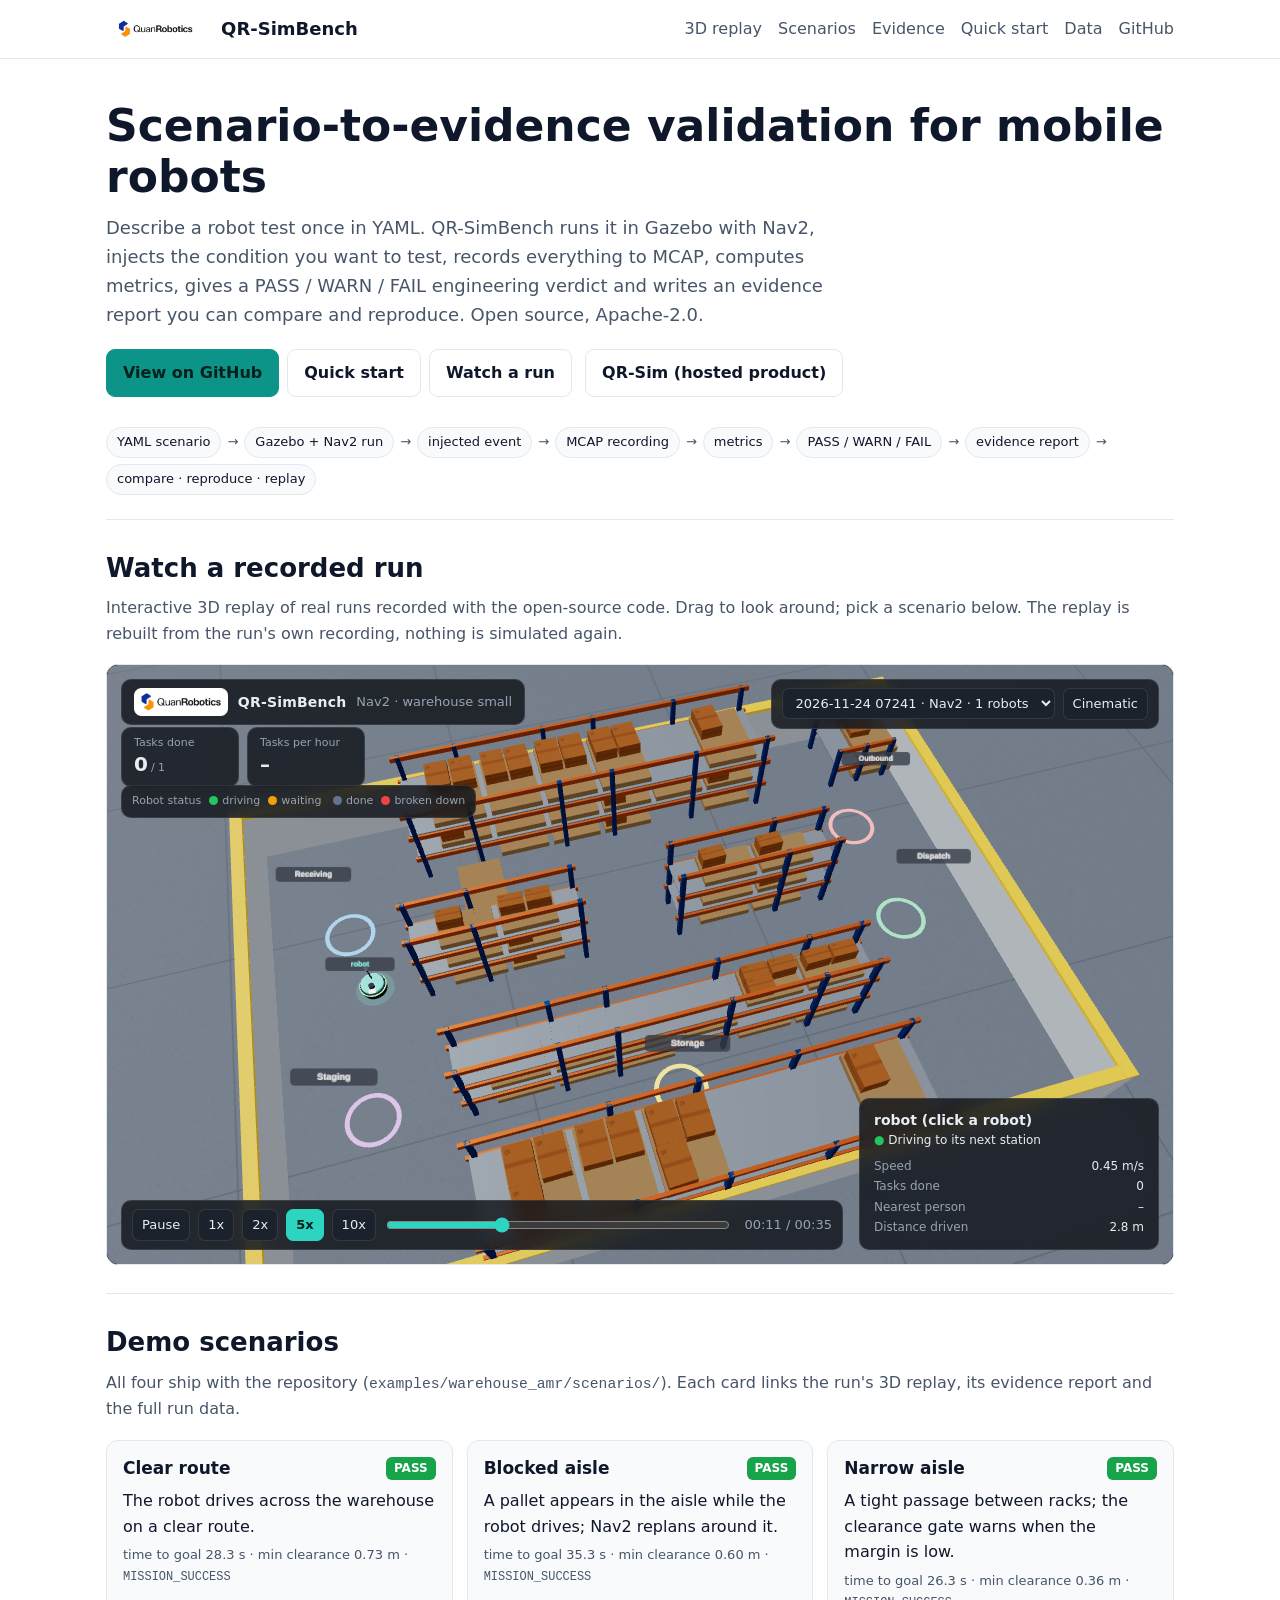
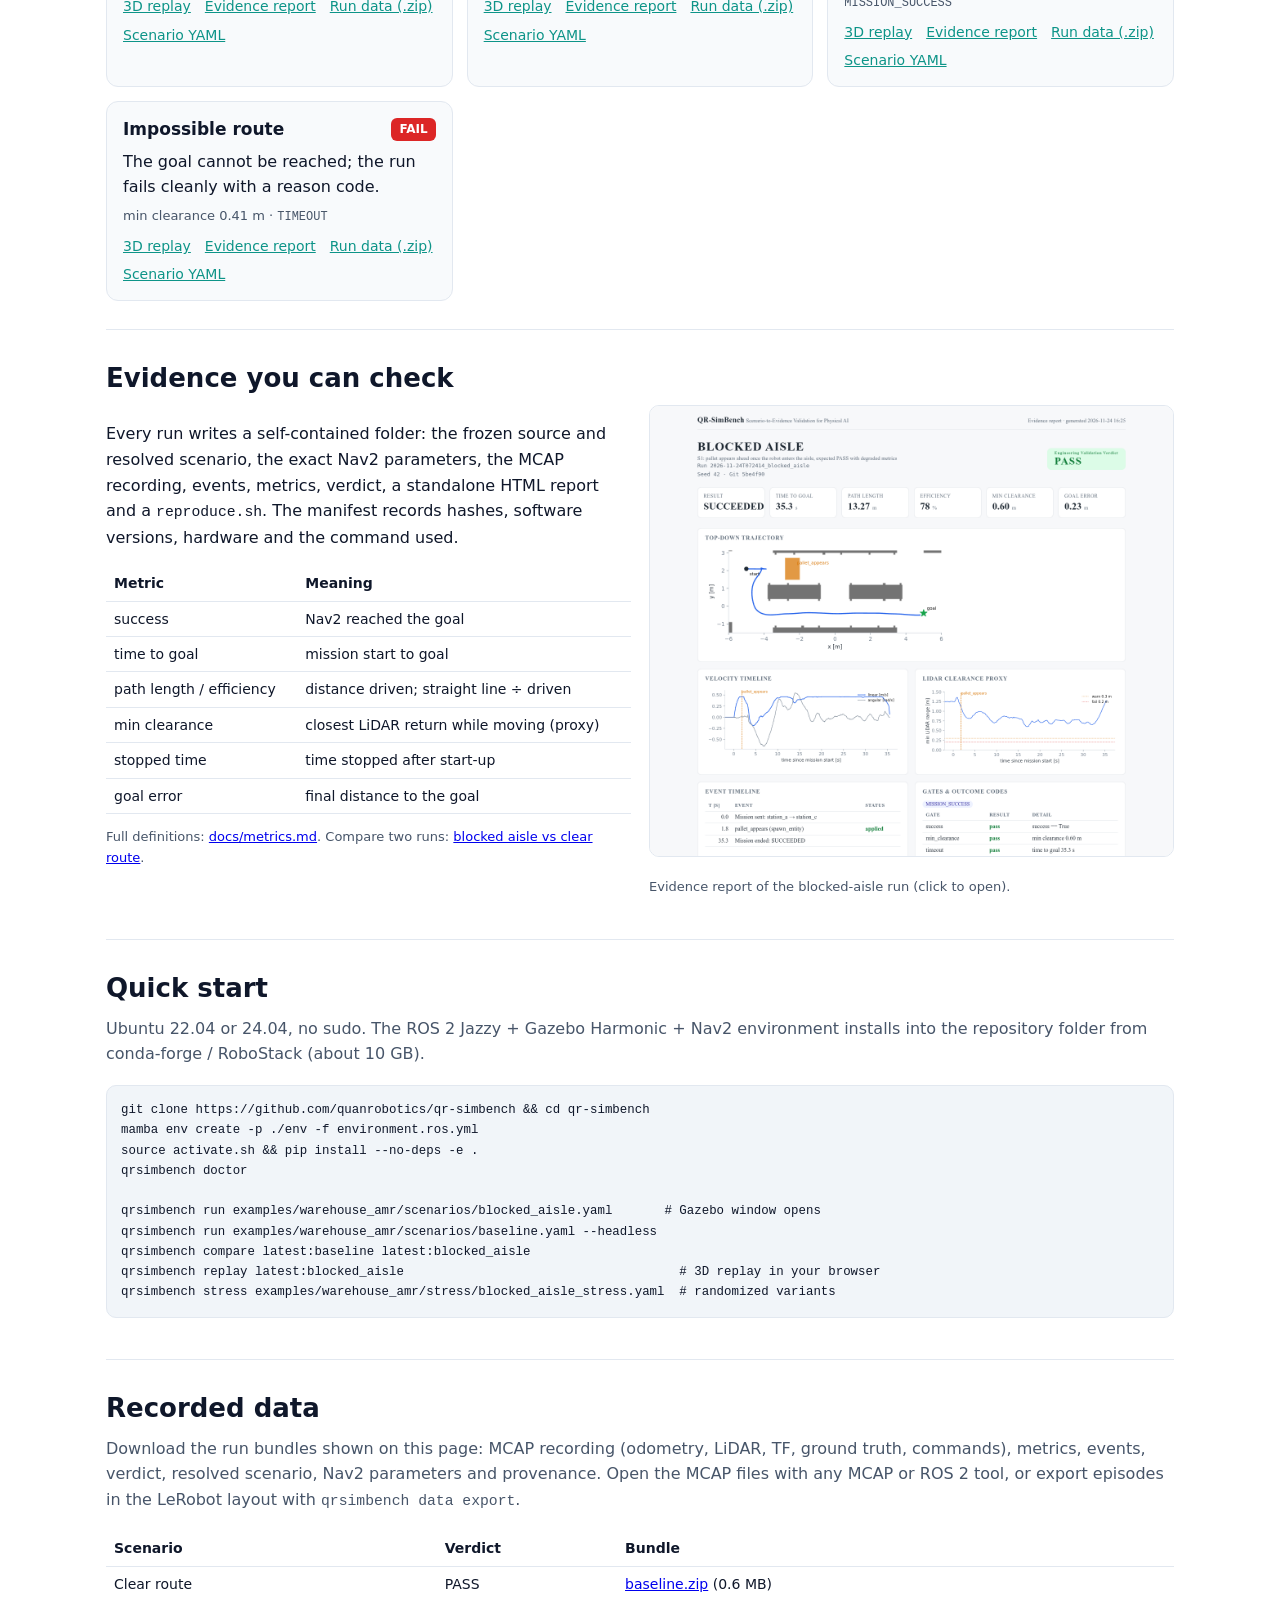
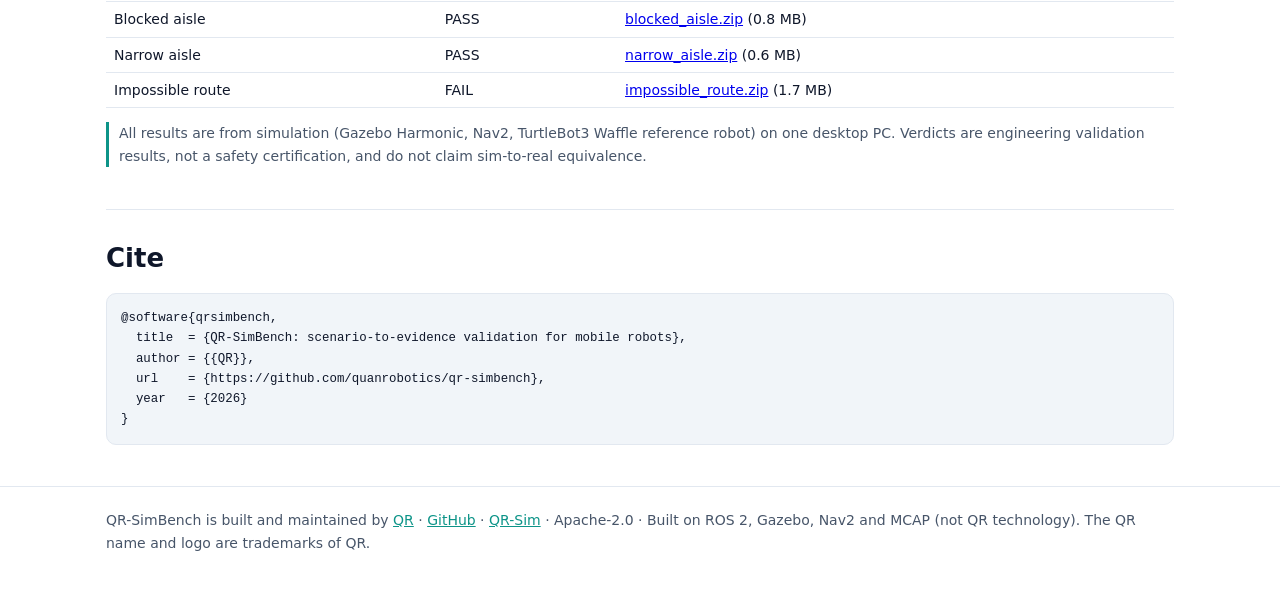
==== index.html @ a0180c93 "Project page" ====
<!doctype html>
<html lang="en"><head><meta charset="utf-8"><meta name="viewport" content="width=device-width, initial-scale=1">
<title>QR-SimBench</title>
<meta name="description" content="Scenario-to-evidence validation for mobile robots: YAML scenario, Gazebo + Nav2 run, metrics, PASS/WARN/FAIL verdict, HTML evidence report, 3D replay.">
<link rel="icon" type="image/png" href="assets/icon.png">
<style>
:root{--bg:#ffffff;--fg:#0f172a;--muted:#475569;--line:#e2e8f0;--panel:#f8fafc;--accent:#0d9488;--pass:#16a34a;--warn:#d97706;--fail:#dc2626;--code:#f1f5f9}
@media (prefers-color-scheme: dark){:root:not([data-theme="light"]){--bg:#0b0f14;--fg:#e8edf3;--muted:#97a3b3;--line:#1f2937;--panel:#111827;--accent:#2dd4bf;--code:#111827}}
*{box-sizing:border-box}body{margin:0;background:var(--bg);color:var(--fg);font:16px/1.6 Inter,system-ui,-apple-system,"Segoe UI",sans-serif}
.wrap{max-width:1100px;margin:0 auto;padding:0 16px}header{border-bottom:1px solid var(--line)}
nav{display:flex;align-items:center;gap:16px;padding:14px 0;flex-wrap:wrap}nav img{height:30px;border-radius:6px;background:#fff;padding:2px 6px}
nav b{font-size:18px}nav .sp{flex:1}nav a{color:var(--muted);text-decoration:none}nav a:hover{color:var(--accent)}
.hero{padding:42px 0 18px}.hero h1{font-size:clamp(28px,5vw,44px);line-height:1.15;margin:0 0 12px}
.hero p{font-size:18px;color:var(--muted);max-width:760px;margin:0 0 20px}
.btn{display:inline-block;padding:10px 16px;border-radius:9px;border:1px solid var(--line);color:var(--fg);text-decoration:none;margin:0 8px 8px 0;font-weight:600}
.btn.p{background:var(--accent);border-color:var(--accent);color:#04201c}
.pipe{display:flex;flex-wrap:wrap;gap:6px;margin:22px 0 6px;font-size:13px}.pipe span{background:var(--panel);border:1px solid var(--line);border-radius:999px;padding:4px 10px}
.pipe i{color:var(--muted);font-style:normal;align-self:center}
section{padding:28px 0;border-top:1px solid var(--line)}h2{font-size:26px;margin:0 0 6px}.lead{color:var(--muted);margin:0 0 18px}
.viewer{position:relative;border:1px solid var(--line);border-radius:12px;overflow:hidden;aspect-ratio:16/9;background:#0d1014}
.viewer iframe{position:absolute;inset:0;width:100%;height:100%;border:0}
.grid{display:grid;grid-template-columns:repeat(auto-fill,minmax(300px,1fr));gap:14px}
.card{border:1px solid var(--line);border-radius:12px;padding:14px 16px;background:var(--panel)}.card h3{margin:0;font-size:17px}
.card p{margin:6px 0}.row{display:flex;justify-content:space-between;align-items:center;gap:8px}.small{font-size:13px;color:var(--muted)}
.v{font-size:12px;font-weight:700;border-radius:6px;padding:2px 8px;color:#fff}.v-PASS{background:var(--pass)}.v-WARN{background:var(--warn)}.v-FAIL{background:var(--fail)}
.links{display:flex;flex-wrap:wrap;gap:6px 14px;margin-top:8px;font-size:14px}.links a{color:var(--accent)}
pre{background:var(--code);border:1px solid var(--line);border-radius:10px;padding:14px;overflow:auto;font-size:13.5px;line-height:1.5}
code{font-family:ui-monospace,SFMono-Regular,Menlo,monospace;font-size:.92em}
.two{display:grid;grid-template-columns:1fr 1fr;gap:18px}@media (max-width:820px){.two{grid-template-columns:1fr}}
.shot{width:100%;border:1px solid var(--line);border-radius:10px}
table{border-collapse:collapse;width:100%;font-size:14px}td,th{border-bottom:1px solid var(--line);padding:6px 8px;text-align:left;vertical-align:top}
footer{border-top:1px solid var(--line);padding:22px 0 40px;color:var(--muted);font-size:14px}footer a{color:var(--accent)}
.note{font-size:14px;color:var(--muted);border-left:3px solid var(--accent);padding-left:10px}
</style></head><body>
<header><div class="wrap"><nav><img src="assets/logo.png" alt="QR logo"><b>QR-SimBench</b><span class="sp"></span>
<a href="#replay">3D replay</a><a href="#scenarios">Scenarios</a><a href="#evidence">Evidence</a><a href="#start">Quick start</a>
<a href="#data">Data</a><a href="https://github.com/quanrobotics/qr-simbench">GitHub</a></nav></div></header>
<main class="wrap">
<div class="hero"><h1>Scenario-to-evidence validation for mobile robots</h1>
<p>Describe a robot test once in YAML. QR-SimBench runs it in Gazebo with Nav2, injects the condition you want to test, records
everything to MCAP, computes metrics, gives a PASS / WARN / FAIL engineering verdict and writes an evidence report you can compare
and reproduce. Open source, Apache-2.0.</p>
<a class="btn p" href="https://github.com/quanrobotics/qr-simbench">View on GitHub</a><a class="btn" href="#start">Quick start</a><a class="btn" href="#replay">Watch a run</a>
<a class="btn" href="https://qr-sim.quanrobotics.org">QR-Sim (hosted product)</a>
<div class="pipe"><span>YAML scenario</span><i>→</i><span>Gazebo + Nav2 run</span><i>→</i><span>injected event</span><i>→</i><span>MCAP recording</span>
<i>→</i><span>metrics</span><i>→</i><span>PASS / WARN / FAIL</span><i>→</i><span>evidence report</span><i>→</i><span>compare · reproduce · replay</span></div></div>

<section id="replay"><h2>Watch a recorded run</h2>
<p class="lead">Interactive 3D replay of real runs recorded with the open-source code. Drag to look around; pick a scenario below.
The replay is rebuilt from the run's own recording, nothing is simulated again.</p>
<div class="viewer"><iframe name="replay" src="replay/index.html?run=2026-11-24T072414_blocked_aisle" title="3D replay" loading="lazy"></iframe></div></section>

<section id="scenarios"><h2>Demo scenarios</h2>
<p class="lead">All four ship with the repository (<code>examples/warehouse_amr/scenarios/</code>). Each card links the run's 3D replay,
its evidence report and the full run data.</p>
<div class="grid"><article class="card">
  <div class="row"><h3>Clear route</h3><span class="v v-PASS">PASS</span></div>
  <p>The robot drives across the warehouse on a clear route.</p>
  <p class="small">time to goal 28.3 s · min clearance 0.73 m · <code>MISSION_SUCCESS</code></p>
  <div class="links"><a href="replay/index.html?run=2026-11-24T072318_baseline" target="replay" data-run="2026-11-24T072318_baseline">3D replay</a>
  <a href="reports/baseline/report.html">Evidence report</a><a href="data/baseline.zip">Run data (.zip)</a>
  <a href="https://github.com/quanrobotics/qr-simbench/blob/main/examples/warehouse_amr/scenarios/baseline.yaml">Scenario YAML</a></div>
</article>
<article class="card">
  <div class="row"><h3>Blocked aisle</h3><span class="v v-PASS">PASS</span></div>
  <p>A pallet appears in the aisle while the robot drives; Nav2 replans around it.</p>
  <p class="small">time to goal 35.3 s · min clearance 0.60 m · <code>MISSION_SUCCESS</code></p>
  <div class="links"><a href="replay/index.html?run=2026-11-24T072414_blocked_aisle" target="replay" data-run="2026-11-24T072414_blocked_aisle">3D replay</a>
  <a href="reports/blocked_aisle/report.html">Evidence report</a><a href="data/blocked_aisle.zip">Run data (.zip)</a>
  <a href="https://github.com/quanrobotics/qr-simbench/blob/main/examples/warehouse_amr/scenarios/blocked_aisle.yaml">Scenario YAML</a></div>
</article>
<article class="card">
  <div class="row"><h3>Narrow aisle</h3><span class="v v-PASS">PASS</span></div>
  <p>A tight passage between racks; the clearance gate warns when the margin is low.</p>
  <p class="small">time to goal 26.3 s · min clearance 0.36 m · <code>MISSION_SUCCESS</code></p>
  <div class="links"><a href="replay/index.html?run=2026-11-24T073706_narrow_aisle" target="replay" data-run="2026-11-24T073706_narrow_aisle">3D replay</a>
  <a href="reports/narrow_aisle/report.html">Evidence report</a><a href="data/narrow_aisle.zip">Run data (.zip)</a>
  <a href="https://github.com/quanrobotics/qr-simbench/blob/main/examples/warehouse_amr/scenarios/narrow_aisle.yaml">Scenario YAML</a></div>
</article>
<article class="card">
  <div class="row"><h3>Impossible route</h3><span class="v v-FAIL">FAIL</span></div>
  <p>The goal cannot be reached; the run fails cleanly with a reason code.</p>
  <p class="small">min clearance 0.41 m · <code>TIMEOUT</code></p>
  <div class="links"><a href="replay/index.html?run=2026-11-24T073805_impossible_route" target="replay" data-run="2026-11-24T073805_impossible_route">3D replay</a>
  <a href="reports/impossible_route/report.html">Evidence report</a><a href="data/impossible_route.zip">Run data (.zip)</a>
  <a href="https://github.com/quanrobotics/qr-simbench/blob/main/examples/warehouse_amr/scenarios/impossible_route.yaml">Scenario YAML</a></div>
</article></div></section>

<section id="evidence"><h2>Evidence you can check</h2><div class="two">
<div><p>Every run writes a self-contained folder: the frozen source and resolved scenario, the exact Nav2 parameters, the MCAP
recording, events, metrics, verdict, a standalone HTML report and a <code>reproduce.sh</code>. The manifest records hashes,
software versions, hardware and the command used.</p>
<table><tr><th>Metric</th><th>Meaning</th></tr>
<tr><td>success</td><td>Nav2 reached the goal</td></tr><tr><td>time to goal</td><td>mission start to goal</td></tr>
<tr><td>path length / efficiency</td><td>distance driven; straight line ÷ driven</td></tr>
<tr><td>min clearance</td><td>closest LiDAR return while moving (proxy)</td></tr>
<tr><td>stopped time</td><td>time stopped after start-up</td></tr><tr><td>goal error</td><td>final distance to the goal</td></tr></table>
<p class="small">Full definitions: <a href="https://github.com/quanrobotics/qr-simbench/blob/main/docs/metrics.md">docs/metrics.md</a>. Compare two runs:
<a href="reports/compare.html">blocked aisle vs clear route</a>.</p></div>
<div><a href="reports/blocked_aisle/report.html"><img class="shot" src="assets/report.png" alt="Evidence report of the blocked-aisle run"></a>
<p class="small">Evidence report of the blocked-aisle run (click to open).</p></div></div></section>

<section id="start"><h2>Quick start</h2>
<p class="lead">Ubuntu 22.04 or 24.04, no sudo. The ROS 2 Jazzy + Gazebo Harmonic + Nav2 environment installs into the repository
folder from conda-forge / RoboStack (about 10 GB).</p>
<pre><code>git clone https://github.com/quanrobotics/qr-simbench && cd qr-simbench
mamba env create -p ./env -f environment.ros.yml
source activate.sh && pip install --no-deps -e .
qrsimbench doctor

qrsimbench run examples/warehouse_amr/scenarios/blocked_aisle.yaml       # Gazebo window opens
qrsimbench run examples/warehouse_amr/scenarios/baseline.yaml --headless
qrsimbench compare latest:baseline latest:blocked_aisle
qrsimbench replay latest:blocked_aisle                                     # 3D replay in your browser
qrsimbench stress examples/warehouse_amr/stress/blocked_aisle_stress.yaml  # randomized variants</code></pre></section>

<section id="data"><h2>Recorded data</h2>
<p class="lead">Download the run bundles shown on this page: MCAP recording (odometry, LiDAR, TF, ground truth, commands), metrics,
events, verdict, resolved scenario, Nav2 parameters and provenance. Open the MCAP files with any MCAP or ROS 2 tool, or export
episodes in the LeRobot layout with <code>qrsimbench data export</code>.</p>
<table><tr><th>Scenario</th><th>Verdict</th><th>Bundle</th></tr><tr><td>Clear route</td><td>PASS</td><td><a href="data/baseline.zip">baseline.zip</a> (0.6 MB)</td></tr>
<tr><td>Blocked aisle</td><td>PASS</td><td><a href="data/blocked_aisle.zip">blocked_aisle.zip</a> (0.8 MB)</td></tr>
<tr><td>Narrow aisle</td><td>PASS</td><td><a href="data/narrow_aisle.zip">narrow_aisle.zip</a> (0.6 MB)</td></tr>
<tr><td>Impossible route</td><td>FAIL</td><td><a href="data/impossible_route.zip">impossible_route.zip</a> (1.7 MB)</td></tr></table>
<p class="note">All results are from simulation (Gazebo Harmonic, Nav2, TurtleBot3 Waffle reference robot) on one desktop PC.
Verdicts are engineering validation results, not a safety certification, and do not claim sim-to-real equivalence.</p></section>

<section><h2>Cite</h2><pre><code>@software{qrsimbench,
  title  = {QR-SimBench: scenario-to-evidence validation for mobile robots},
  author = {{QR}},
  url    = {https://github.com/quanrobotics/qr-simbench},
  year   = {2026}
}</code></pre></section>
</main>
<footer><div class="wrap">QR-SimBench is built and maintained by <a href="https://www.quanrobotics.org">QR</a> ·
<a href="https://github.com/quanrobotics/qr-simbench">GitHub</a> · <a href="https://qr-sim.quanrobotics.org">QR-Sim</a> · Apache-2.0 ·
Built on ROS 2, Gazebo, Nav2 and MCAP (not QR technology). The QR name and logo are trademarks of QR.</div></footer>
<script>
document.querySelectorAll('a[data-run]').forEach(a=>a.addEventListener('click',()=>{document.getElementById('replay').scrollIntoView({behavior:'smooth'})}));
</script>
</body></html>
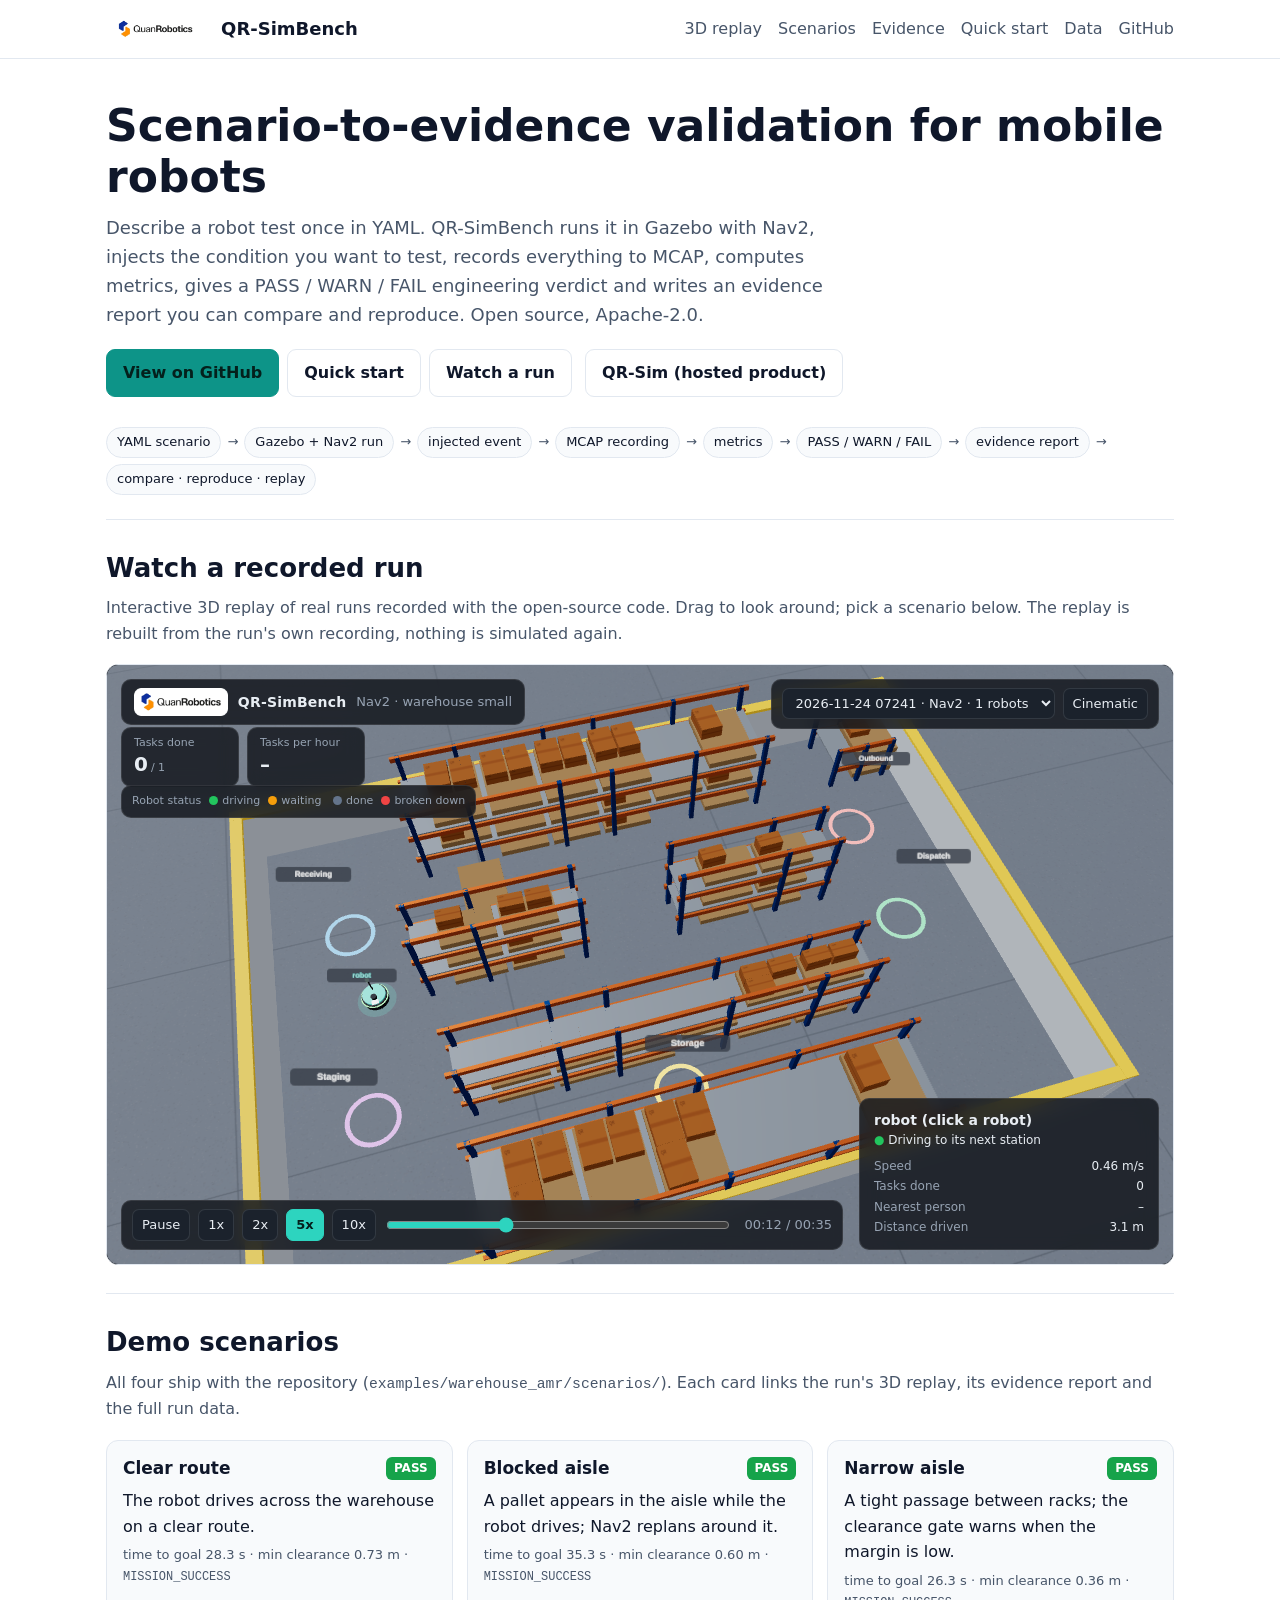
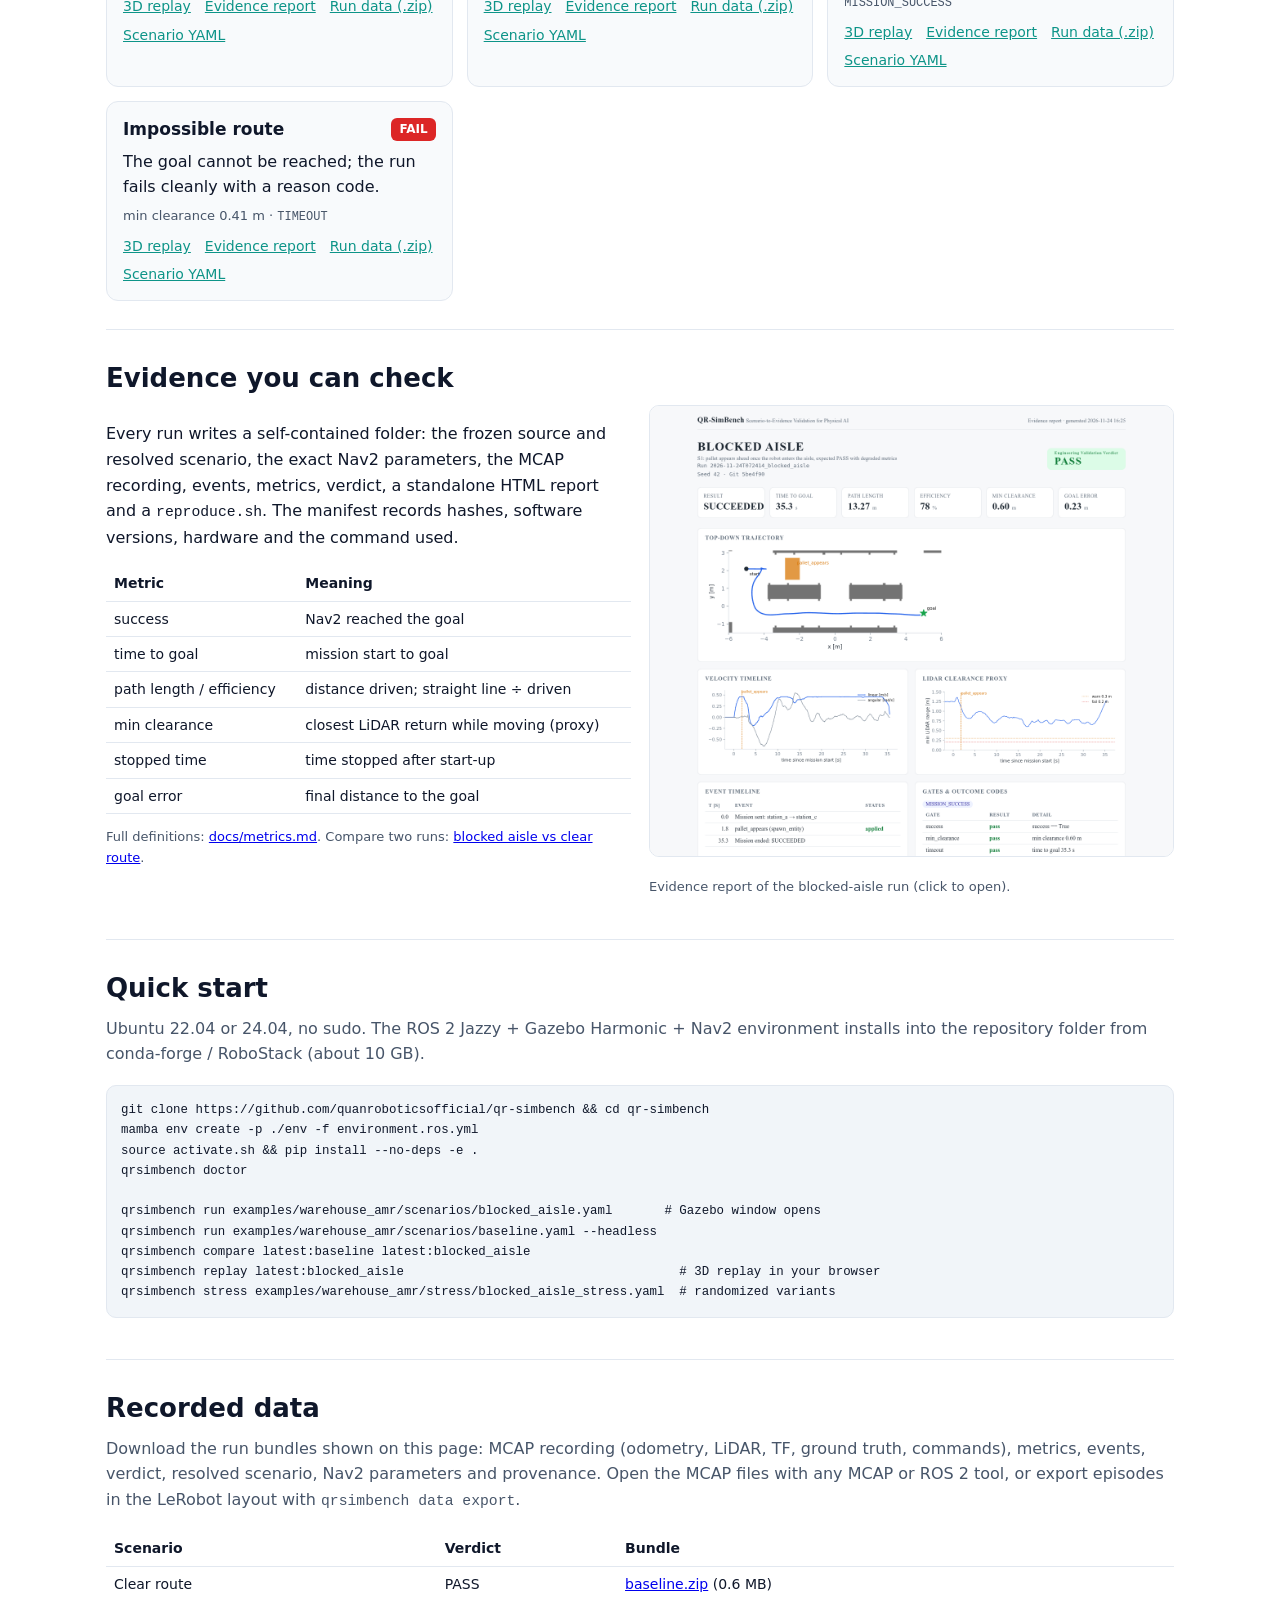
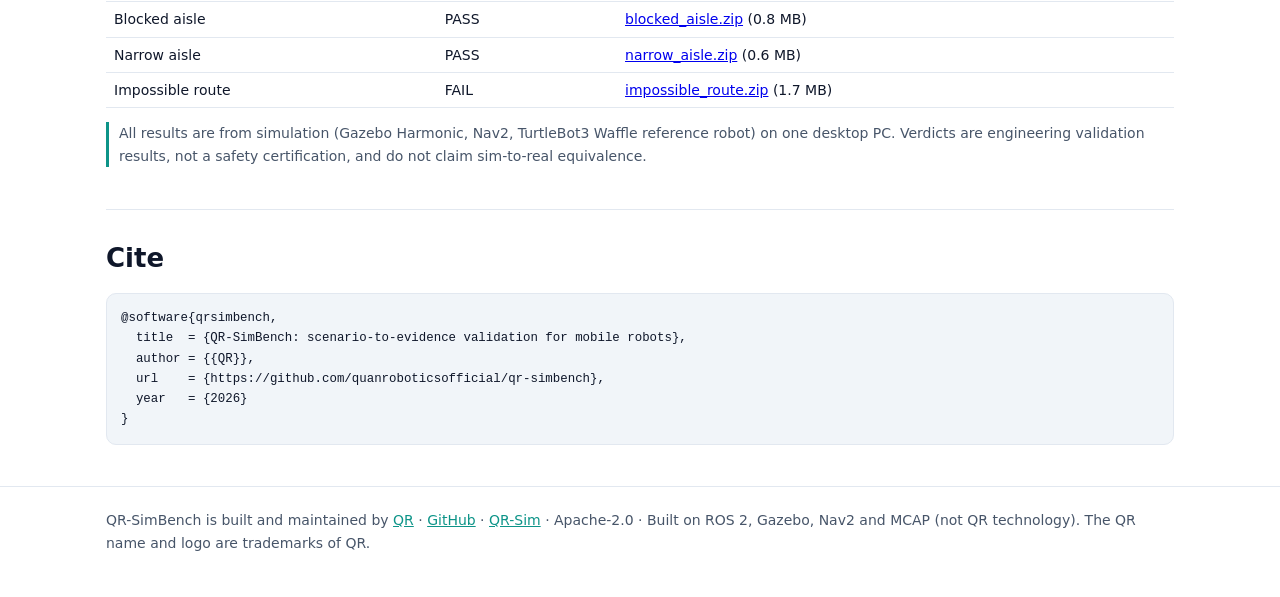
==== commit c585898b: "Project page: links to quanroboticsofficial Signed-off-by: QR <opensource@quanrobotics.org>" ====
--- a/index.html
+++ b/index.html
@@ -34,13 +34,13 @@
 </style></head><body>
 <header><div class="wrap"><nav><img src="assets/logo.png" alt="QR logo"><b>QR-SimBench</b><span class="sp"></span>
 <a href="#replay">3D replay</a><a href="#scenarios">Scenarios</a><a href="#evidence">Evidence</a><a href="#start">Quick start</a>
-<a href="#data">Data</a><a href="https://github.com/quanrobotics/qr-simbench">GitHub</a></nav></div></header>
+<a href="#data">Data</a><a href="https://github.com/quanroboticsofficial/qr-simbench">GitHub</a></nav></div></header>
 <main class="wrap">
 <div class="hero"><h1>Scenario-to-evidence validation for mobile robots</h1>
 <p>Describe a robot test once in YAML. QR-SimBench runs it in Gazebo with Nav2, injects the condition you want to test, records
 everything to MCAP, computes metrics, gives a PASS / WARN / FAIL engineering verdict and writes an evidence report you can compare
 and reproduce. Open source, Apache-2.0.</p>
-<a class="btn p" href="https://github.com/quanrobotics/qr-simbench">View on GitHub</a><a class="btn" href="#start">Quick start</a><a class="btn" href="#replay">Watch a run</a>
+<a class="btn p" href="https://github.com/quanroboticsofficial/qr-simbench">View on GitHub</a><a class="btn" href="#start">Quick start</a><a class="btn" href="#replay">Watch a run</a>
 <a class="btn" href="https://qr-sim.quanrobotics.org">QR-Sim (hosted product)</a>
 <div class="pipe"><span>YAML scenario</span><i>→</i><span>Gazebo + Nav2 run</span><i>→</i><span>injected event</span><i>→</i><span>MCAP recording</span>
 <i>→</i><span>metrics</span><i>→</i><span>PASS / WARN / FAIL</span><i>→</i><span>evidence report</span><i>→</i><span>compare · reproduce · replay</span></div></div>
@@ -59,7 +59,7 @@
   <p class="small">time to goal 28.3 s · min clearance 0.73 m · <code>MISSION_SUCCESS</code></p>
   <div class="links"><a href="replay/index.html?run=2026-11-24T072318_baseline" target="replay" data-run="2026-11-24T072318_baseline">3D replay</a>
   <a href="reports/baseline/report.html">Evidence report</a><a href="data/baseline.zip">Run data (.zip)</a>
-  <a href="https://github.com/quanrobotics/qr-simbench/blob/main/examples/warehouse_amr/scenarios/baseline.yaml">Scenario YAML</a></div>
+  <a href="https://github.com/quanroboticsofficial/qr-simbench/blob/main/examples/warehouse_amr/scenarios/baseline.yaml">Scenario YAML</a></div>
 </article>
 <article class="card">
   <div class="row"><h3>Blocked aisle</h3><span class="v v-PASS">PASS</span></div>
@@ -67,7 +67,7 @@
   <p class="small">time to goal 35.3 s · min clearance 0.60 m · <code>MISSION_SUCCESS</code></p>
   <div class="links"><a href="replay/index.html?run=2026-11-24T072414_blocked_aisle" target="replay" data-run="2026-11-24T072414_blocked_aisle">3D replay</a>
   <a href="reports/blocked_aisle/report.html">Evidence report</a><a href="data/blocked_aisle.zip">Run data (.zip)</a>
-  <a href="https://github.com/quanrobotics/qr-simbench/blob/main/examples/warehouse_amr/scenarios/blocked_aisle.yaml">Scenario YAML</a></div>
+  <a href="https://github.com/quanroboticsofficial/qr-simbench/blob/main/examples/warehouse_amr/scenarios/blocked_aisle.yaml">Scenario YAML</a></div>
 </article>
 <article class="card">
   <div class="row"><h3>Narrow aisle</h3><span class="v v-PASS">PASS</span></div>
@@ -75,7 +75,7 @@
   <p class="small">time to goal 26.3 s · min clearance 0.36 m · <code>MISSION_SUCCESS</code></p>
   <div class="links"><a href="replay/index.html?run=2026-11-24T073706_narrow_aisle" target="replay" data-run="2026-11-24T073706_narrow_aisle">3D replay</a>
   <a href="reports/narrow_aisle/report.html">Evidence report</a><a href="data/narrow_aisle.zip">Run data (.zip)</a>
-  <a href="https://github.com/quanrobotics/qr-simbench/blob/main/examples/warehouse_amr/scenarios/narrow_aisle.yaml">Scenario YAML</a></div>
+  <a href="https://github.com/quanroboticsofficial/qr-simbench/blob/main/examples/warehouse_amr/scenarios/narrow_aisle.yaml">Scenario YAML</a></div>
 </article>
 <article class="card">
   <div class="row"><h3>Impossible route</h3><span class="v v-FAIL">FAIL</span></div>
@@ -83,7 +83,7 @@
   <p class="small">min clearance 0.41 m · <code>TIMEOUT</code></p>
   <div class="links"><a href="replay/index.html?run=2026-11-24T073805_impossible_route" target="replay" data-run="2026-11-24T073805_impossible_route">3D replay</a>
   <a href="reports/impossible_route/report.html">Evidence report</a><a href="data/impossible_route.zip">Run data (.zip)</a>
-  <a href="https://github.com/quanrobotics/qr-simbench/blob/main/examples/warehouse_amr/scenarios/impossible_route.yaml">Scenario YAML</a></div>
+  <a href="https://github.com/quanroboticsofficial/qr-simbench/blob/main/examples/warehouse_amr/scenarios/impossible_route.yaml">Scenario YAML</a></div>
 </article></div></section>
 
 <section id="evidence"><h2>Evidence you can check</h2><div class="two">
@@ -95,7 +95,7 @@
 <tr><td>path length / efficiency</td><td>distance driven; straight line ÷ driven</td></tr>
 <tr><td>min clearance</td><td>closest LiDAR return while moving (proxy)</td></tr>
 <tr><td>stopped time</td><td>time stopped after start-up</td></tr><tr><td>goal error</td><td>final distance to the goal</td></tr></table>
-<p class="small">Full definitions: <a href="https://github.com/quanrobotics/qr-simbench/blob/main/docs/metrics.md">docs/metrics.md</a>. Compare two runs:
+<p class="small">Full definitions: <a href="https://github.com/quanroboticsofficial/qr-simbench/blob/main/docs/metrics.md">docs/metrics.md</a>. Compare two runs:
 <a href="reports/compare.html">blocked aisle vs clear route</a>.</p></div>
 <div><a href="reports/blocked_aisle/report.html"><img class="shot" src="assets/report.png" alt="Evidence report of the blocked-aisle run"></a>
 <p class="small">Evidence report of the blocked-aisle run (click to open).</p></div></div></section>
@@ -103,7 +103,7 @@
 <section id="start"><h2>Quick start</h2>
 <p class="lead">Ubuntu 22.04 or 24.04, no sudo. The ROS 2 Jazzy + Gazebo Harmonic + Nav2 environment installs into the repository
 folder from conda-forge / RoboStack (about 10 GB).</p>
-<pre><code>git clone https://github.com/quanrobotics/qr-simbench && cd qr-simbench
+<pre><code>git clone https://github.com/quanroboticsofficial/qr-simbench && cd qr-simbench
 mamba env create -p ./env -f environment.ros.yml
 source activate.sh && pip install --no-deps -e .
 qrsimbench doctor
@@ -128,12 +128,12 @@
 <section><h2>Cite</h2><pre><code>@software{qrsimbench,
   title  = {QR-SimBench: scenario-to-evidence validation for mobile robots},
   author = {{QR}},
-  url    = {https://github.com/quanrobotics/qr-simbench},
+  url    = {https://github.com/quanroboticsofficial/qr-simbench},
   year   = {2026}
 }</code></pre></section>
 </main>
 <footer><div class="wrap">QR-SimBench is built and maintained by <a href="https://www.quanrobotics.org">QR</a> ·
-<a href="https://github.com/quanrobotics/qr-simbench">GitHub</a> · <a href="https://qr-sim.quanrobotics.org">QR-Sim</a> · Apache-2.0 ·
+<a href="https://github.com/quanroboticsofficial/qr-simbench">GitHub</a> · <a href="https://qr-sim.quanrobotics.org">QR-Sim</a> · Apache-2.0 ·
 Built on ROS 2, Gazebo, Nav2 and MCAP (not QR technology). The QR name and logo are trademarks of QR.</div></footer>
 <script>
 document.querySelectorAll('a[data-run]').forEach(a=>a.addEventListener('click',()=>{document.getElementById('replay').scrollIntoView({behavior:'smooth'})}));
